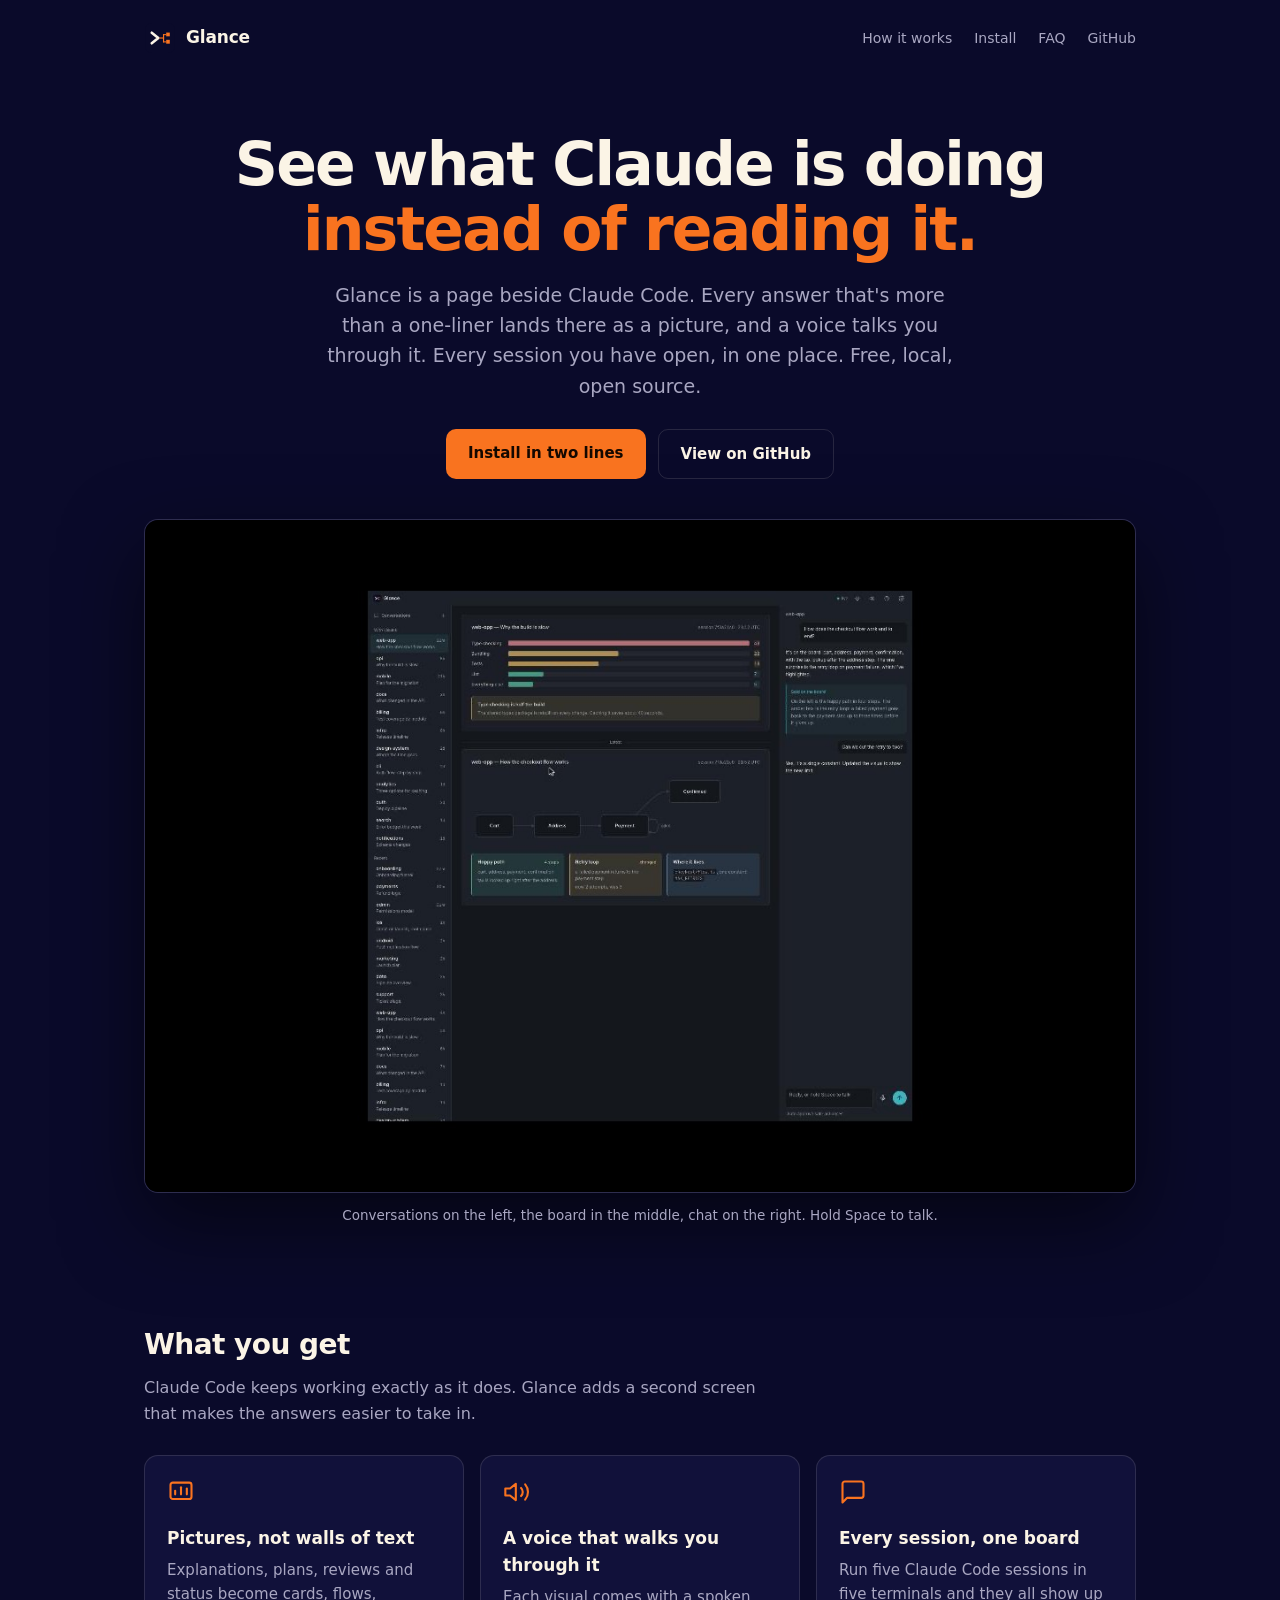
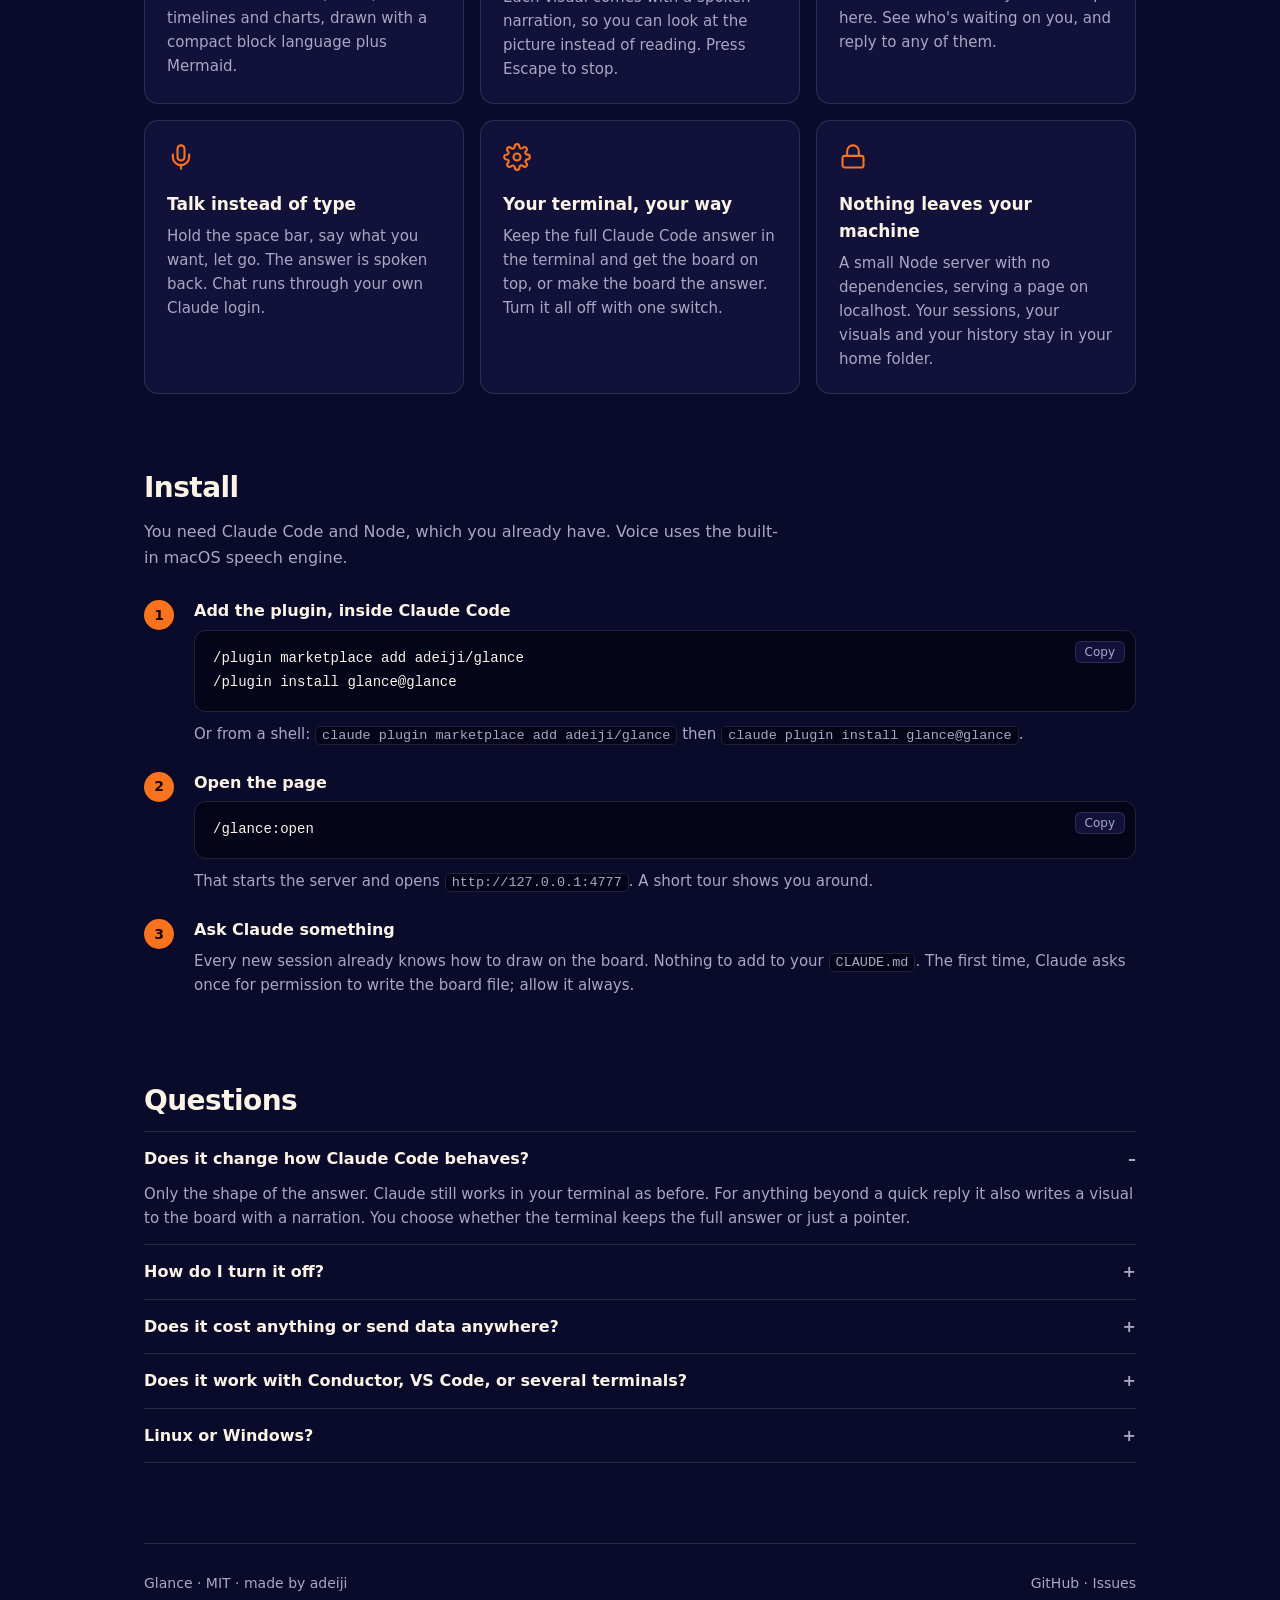
==== docs/index.html @ f9e341a9 "Marketing site under docs/ for GitHub Pages" ====
<!doctype html>
<html lang="en">
<head>
<meta charset="utf-8">
<meta name="viewport" content="width=device-width, initial-scale=1">
<title>Glance</title>
<meta name="description" content="See what Claude is doing instead of reading it. Glance is a free page beside Claude Code that turns every answer into a picture and reads it aloud, across all your sessions.">
<link rel="icon" type="image/svg+xml" href="logo.svg">
<meta property="og:title" content="Glance">
<meta property="og:description" content="See what Claude is doing instead of reading it. A free visual, spoken board beside Claude Code.">
<meta property="og:image" content="https://adeiji.github.io/glance/board.jpg">
<style>
  :root { --bg: #0a0a2a; --bg2: #11113a; --ink: #fbf4e6; --muted: #a9a7c2; --accent: #f9731f; --line: rgba(251,244,230,.12); --mono: ui-monospace, "JetBrains Mono", Menlo, monospace; }
  * { box-sizing: border-box; }
  html { scroll-behavior: smooth; }
  body { margin: 0; background: var(--bg); color: var(--ink); font: 16px/1.6 Inter, system-ui, -apple-system, "Segoe UI", sans-serif; -webkit-font-smoothing: antialiased; }
  a { color: inherit; }
  .wrap { max-width: 1040px; margin: 0 auto; padding: 0 24px; }
  header { display: flex; align-items: center; gap: 10px; padding: 22px 0; }
  header img { width: 32px; height: 32px; }
  header b { font-size: 17px; letter-spacing: -.01em; }
  header nav { margin-left: auto; display: flex; gap: 22px; font-size: 14px; color: var(--muted); }
  header nav a { text-decoration: none; }
  header nav a:hover { color: var(--ink); }
  .hero { padding: 56px 0 24px; text-align: center; }
  .hero h1 { font-size: clamp(34px, 6vw, 60px); line-height: 1.08; letter-spacing: -.03em; margin: 0 0 18px; }
  .hero h1 em { font-style: normal; color: var(--accent); }
  .hero p { max-width: 640px; margin: 0 auto 28px; font-size: 19px; color: var(--muted); }
  .cta { display: inline-flex; gap: 12px; flex-wrap: wrap; justify-content: center; }
  .btn { display: inline-block; padding: 12px 22px; border-radius: 10px; font-weight: 600; text-decoration: none; font-size: 15px; }
  .btn.primary { background: var(--accent); color: #140800; }
  .btn.ghost { border: 1px solid var(--line); color: var(--ink); }
  .btn:hover { filter: brightness(1.08); }
  .shot { margin: 40px auto 0; border-radius: 14px; overflow: hidden; border: 1px solid var(--line); box-shadow: 0 30px 80px rgba(0,0,0,.55); background: var(--bg2); }
  .shot img { display: block; width: 100%; height: auto; }
  .caption { text-align: center; color: var(--muted); font-size: 13.5px; margin-top: 12px; }
  section { padding: 72px 0 0; }
  h2 { font-size: 28px; letter-spacing: -.02em; margin: 0 0 8px; }
  .lead { color: var(--muted); margin: 0 0 28px; max-width: 640px; }
  .grid { display: grid; grid-template-columns: repeat(auto-fit, minmax(260px, 1fr)); gap: 16px; }
  .card { background: var(--bg2); border: 1px solid var(--line); border-radius: 14px; padding: 22px; }
  .card svg { width: 28px; height: 28px; color: var(--accent); fill: none; stroke: currentColor; stroke-width: 1.8; stroke-linecap: round; stroke-linejoin: round; margin-bottom: 12px; }
  .card h3 { margin: 0 0 6px; font-size: 17px; }
  .card p { margin: 0; color: var(--muted); font-size: 15px; }
  pre { margin: 0; background: #05051a; border: 1px solid var(--line); border-radius: 12px; padding: 16px 18px; font: 14px/1.7 var(--mono); overflow-x: auto; position: relative; }
  pre .c { color: #6f6d8c; }
  .copy { position: absolute; top: 10px; right: 10px; border: 1px solid var(--line); background: var(--bg2); color: var(--muted); border-radius: 6px; padding: 3px 9px; font: 12px Inter, system-ui, sans-serif; cursor: pointer; }
  .copy:hover { color: var(--ink); }
  .steps { display: grid; gap: 14px; }
  .step { display: grid; grid-template-columns: 36px 1fr; gap: 14px; align-items: start; }
  .step i { width: 30px; height: 30px; border-radius: 50%; background: var(--accent); color: #140800; display: inline-flex; align-items: center; justify-content: center; font-weight: 700; font-style: normal; font-size: 14px; margin-top: 2px; }
  .step h3 { margin: 0 0 6px; font-size: 16px; }
  .step p { margin: 0 0 10px; color: var(--muted); font-size: 15px; }
  .faq details { border-top: 1px solid var(--line); padding: 14px 0; }
  .faq details:last-child { border-bottom: 1px solid var(--line); }
  .faq summary { cursor: pointer; font-weight: 600; list-style: none; display: flex; justify-content: space-between; }
  .faq summary::after { content: "+"; color: var(--muted); }
  .faq details[open] summary::after { content: "–"; }
  .faq p { margin: 10px 0 0; color: var(--muted); font-size: 15px; }
  code { font: 13.5px var(--mono); background: #05051a; border: 1px solid var(--line); border-radius: 5px; padding: 1px 6px; }
  footer { margin-top: 80px; padding: 28px 0 40px; border-top: 1px solid var(--line); color: var(--muted); font-size: 14px; display: flex; gap: 16px; flex-wrap: wrap; justify-content: space-between; }
  footer a { text-decoration: none; }
  footer a:hover { color: var(--ink); }
</style>
</head>
<body>
<div class="wrap">
  <header>
    <img src="logo.svg" alt=""><b>Glance</b>
    <nav><a href="#how">How it works</a><a href="#install">Install</a><a href="#faq">FAQ</a><a href="https://github.com/adeiji/glance">GitHub</a></nav>
  </header>

  <div class="hero">
    <h1>See what Claude is doing<br><em>instead of reading it.</em></h1>
    <p>Glance is a page beside Claude Code. Every answer that's more than a one-liner lands there as a picture, and a voice talks you through it. Every session you have open, in one place. Free, local, open source.</p>
    <div class="cta">
      <a class="btn primary" href="#install">Install in two lines</a>
      <a class="btn ghost" href="https://github.com/adeiji/glance">View on GitHub</a>
    </div>
    <div class="shot"><img src="board.jpg" alt="The Glance page: conversations on the left, visuals in the middle, chat on the right" width="1120" height="760"></div>
    <div class="caption">Conversations on the left, the board in the middle, chat on the right. Hold Space to talk.</div>
  </div>

  <section id="how">
    <h2>What you get</h2>
    <p class="lead">Claude Code keeps working exactly as it does. Glance adds a second screen that makes the answers easier to take in.</p>
    <div class="grid">
      <div class="card"><svg viewBox="0 0 24 24"><rect x="3" y="4" width="18" height="14" rx="2"/><path d="M7 14v-3"/><path d="M12 14V8"/><path d="M17 14v-5"/></svg><h3>Pictures, not walls of text</h3><p>Explanations, plans, reviews and status become cards, flows, timelines and charts, drawn with a compact block language plus Mermaid.</p></div>
      <div class="card"><svg viewBox="0 0 24 24"><path d="M11 5 6 9H2v6h4l5 4V5Z"/><path d="M15.5 8.5a5 5 0 0 1 0 7"/><path d="M19 5.5a10 10 0 0 1 0 13"/></svg><h3>A voice that walks you through it</h3><p>Each visual comes with a spoken narration, so you can look at the picture instead of reading. Press Escape to stop.</p></div>
      <div class="card"><svg viewBox="0 0 24 24"><path d="M21 15a2 2 0 0 1-2 2H7l-4 4V5a2 2 0 0 1 2-2h14a2 2 0 0 1 2 2z"/></svg><h3>Every session, one board</h3><p>Run five Claude Code sessions in five terminals and they all show up here. See who's waiting on you, and reply to any of them.</p></div>
      <div class="card"><svg viewBox="0 0 24 24"><path d="M12 2a3 3 0 0 0-3 3v7a3 3 0 0 0 6 0V5a3 3 0 0 0-3-3Z"/><path d="M19 10v2a7 7 0 0 1-14 0v-2"/><path d="M12 19v3"/></svg><h3>Talk instead of type</h3><p>Hold the space bar, say what you want, let go. The answer is spoken back. Chat runs through your own Claude login.</p></div>
      <div class="card"><svg viewBox="0 0 24 24"><circle cx="12" cy="12" r="3"/><path d="M19.4 15a1.7 1.7 0 0 0 .3 1.8l.1.1a2 2 0 1 1-2.8 2.8l-.1-.1a1.7 1.7 0 0 0-1.8-.3 1.7 1.7 0 0 0-1 1.5V21a2 2 0 1 1-4 0v-.1a1.7 1.7 0 0 0-1.1-1.5 1.7 1.7 0 0 0-1.8.3l-.1.1a2 2 0 1 1-2.8-2.8l.1-.1a1.7 1.7 0 0 0 .3-1.8 1.7 1.7 0 0 0-1.5-1H3a2 2 0 1 1 0-4h.1a1.7 1.7 0 0 0 1.5-1.1 1.7 1.7 0 0 0-.3-1.8l-.1-.1a2 2 0 1 1 2.8-2.8l.1.1a1.7 1.7 0 0 0 1.8.3h.1a1.7 1.7 0 0 0 1-1.5V3a2 2 0 1 1 4 0v.1a1.7 1.7 0 0 0 1 1.5 1.7 1.7 0 0 0 1.8-.3l.1-.1a2 2 0 1 1 2.8 2.8l-.1.1a1.7 1.7 0 0 0-.3 1.8v.1a1.7 1.7 0 0 0 1.5 1H21a2 2 0 1 1 0 4h-.1a1.7 1.7 0 0 0-1.5 1z"/></svg><h3>Your terminal, your way</h3><p>Keep the full Claude Code answer in the terminal and get the board on top, or make the board the answer. Turn it all off with one switch.</p></div>
      <div class="card"><svg viewBox="0 0 24 24"><rect x="3" y="11" width="18" height="10" rx="2"/><path d="M7 11V7a5 5 0 0 1 10 0v4"/></svg><h3>Nothing leaves your machine</h3><p>A small Node server with no dependencies, serving a page on localhost. Your sessions, your visuals and your history stay in your home folder.</p></div>
    </div>
  </section>

  <section id="install">
    <h2>Install</h2>
    <p class="lead">You need Claude Code and Node, which you already have. Voice uses the built-in macOS speech engine.</p>
    <div class="steps">
      <div class="step"><i>1</i><div><h3>Add the plugin, inside Claude Code</h3><pre><button class="copy" data-copy="/plugin marketplace add adeiji/glance
/plugin install glance@glance">Copy</button>/plugin marketplace add adeiji/glance
/plugin install glance@glance</pre><p style="margin-top:10px">Or from a shell: <code>claude plugin marketplace add adeiji/glance</code> then <code>claude plugin install glance@glance</code>.</p></div></div>
      <div class="step"><i>2</i><div><h3>Open the page</h3><pre><button class="copy" data-copy="/glance:open">Copy</button>/glance:open</pre><p style="margin-top:10px">That starts the server and opens <code>http://127.0.0.1:4777</code>. A short tour shows you around.</p></div></div>
      <div class="step"><i>3</i><div><h3>Ask Claude something</h3><p>Every new session already knows how to draw on the board. Nothing to add to your <code>CLAUDE.md</code>. The first time, Claude asks once for permission to write the board file; allow it always.</p></div></div>
    </div>
  </section>

  <section id="faq" class="faq">
    <h2>Questions</h2>
    <details open><summary>Does it change how Claude Code behaves?</summary><p>Only the shape of the answer. Claude still works in your terminal as before. For anything beyond a quick reply it also writes a visual to the board with a narration. You choose whether the terminal keeps the full answer or just a pointer.</p></details>
    <details><summary>How do I turn it off?</summary><p>Run <code>/glance:off</code> in any session, or flip the switch at the top of settings. New sessions are then plain Claude Code until you run <code>/glance:on</code>. To remove it: <code>/plugin uninstall glance@glance</code>.</p></details>
    <details><summary>Does it cost anything or send data anywhere?</summary><p>No. It's free and MIT licensed. The server runs on your machine and talks only to the Claude Code command you already use. The visual block language was designed to be cheap in tokens, about a sixth of a hand-drawn diagram.</p></details>
    <details><summary>Does it work with Conductor, VS Code, or several terminals?</summary><p>Yes. Glance doesn't care where a session was started. Anything running Claude Code with the plugin enabled appears on the board.</p></details>
    <details><summary>Linux or Windows?</summary><p>The board, chat and push-to-talk work anywhere Chrome runs. Spoken narration uses the macOS speech engine, so on other systems the board is silent for now.</p></details>
  </section>

  <footer>
    <span>Glance · MIT · made by <a href="https://github.com/adeiji">adeiji</a></span>
    <span><a href="https://github.com/adeiji/glance">GitHub</a> · <a href="https://github.com/adeiji/glance/issues">Issues</a></span>
  </footer>
</div>
<script>
  for (const b of document.querySelectorAll('.copy')) b.onclick = async () => { try { await navigator.clipboard.writeText(b.dataset.copy); b.textContent = 'Copied'; setTimeout(() => b.textContent = 'Copy', 1500); } catch {} };
</script>
</body>
</html>
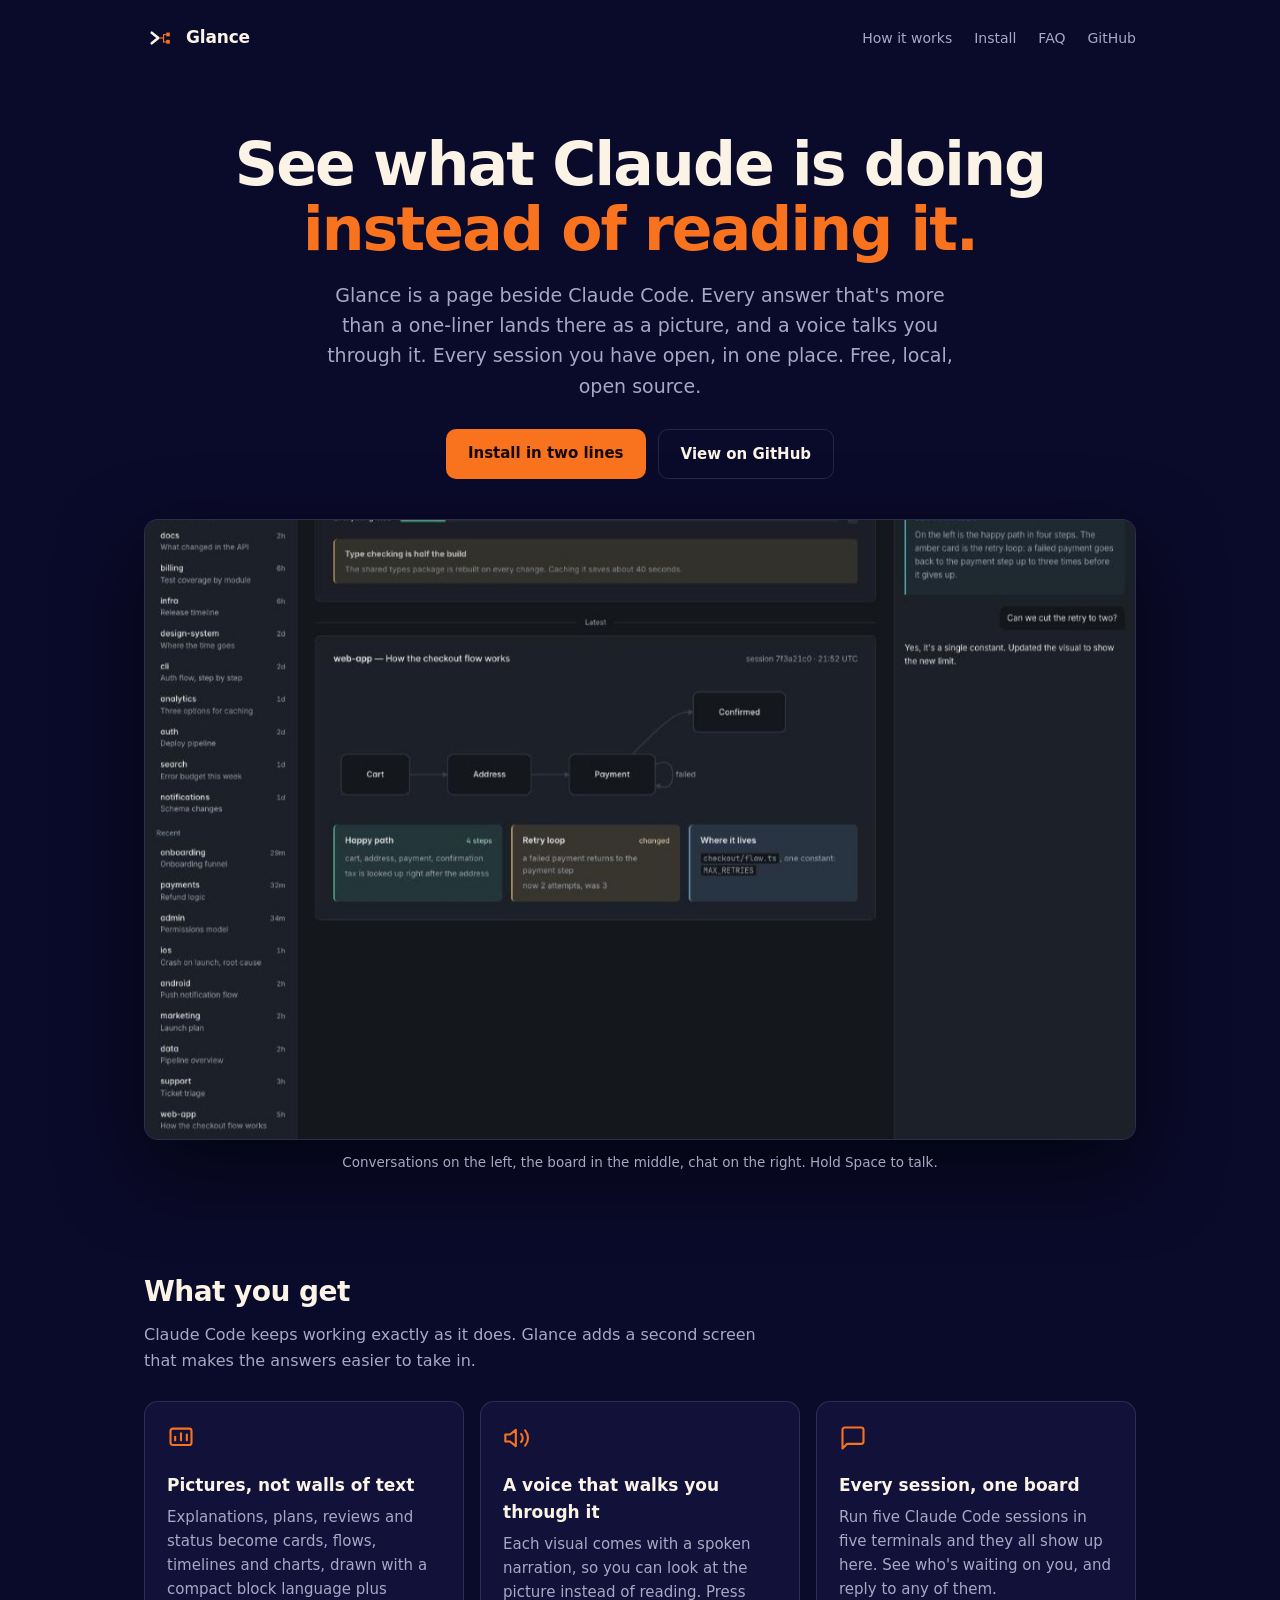
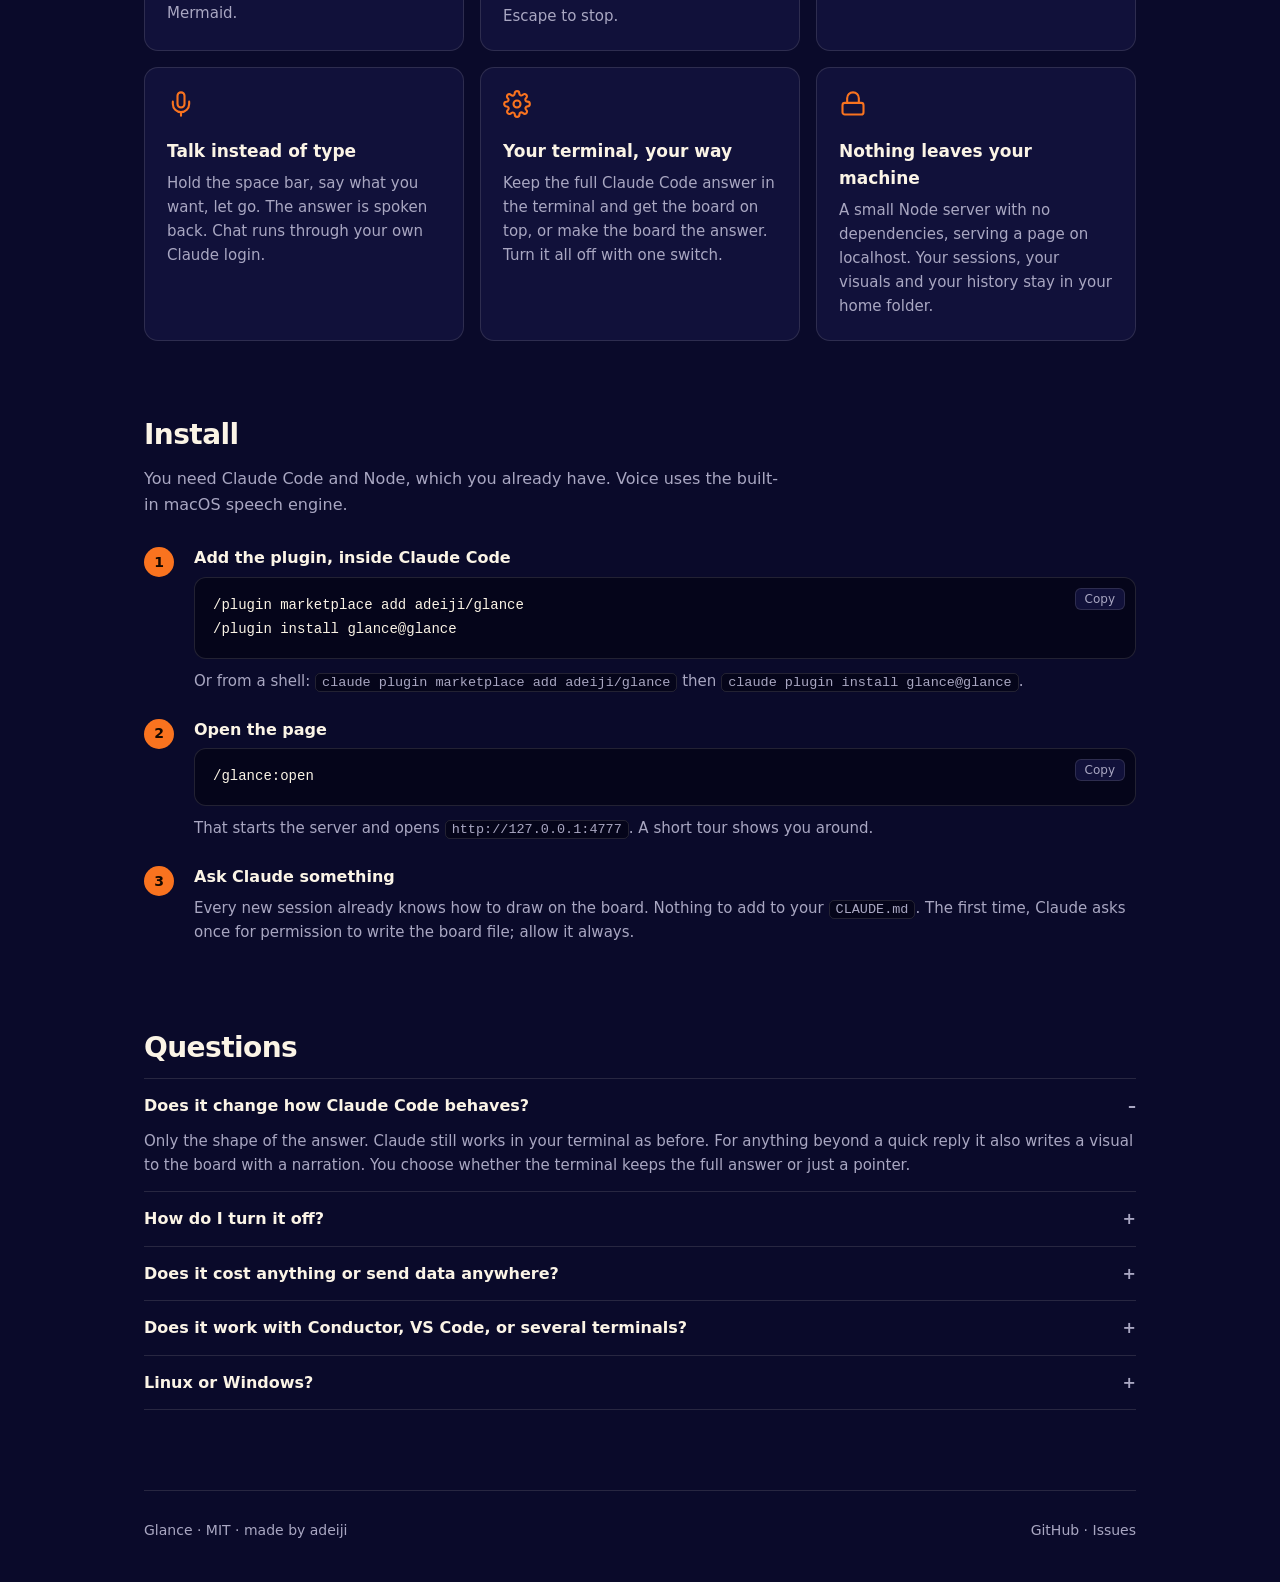
==== commit 51df6b93: "Full-resolution hero screenshot" ====
--- a/docs/index.html
+++ b/docs/index.html
@@ -77,7 +77,7 @@
       <a class="btn primary" href="#install">Install in two lines</a>
       <a class="btn ghost" href="https://github.com/adeiji/glance">View on GitHub</a>
     </div>
-    <div class="shot"><img src="board.jpg" alt="The Glance page: conversations on the left, visuals in the middle, chat on the right" width="1120" height="760"></div>
+    <div class="shot"><img src="board.jpg" alt="The Glance page: conversations on the left, visuals in the middle, chat on the right" width="1120" height="700"></div>
     <div class="caption">Conversations on the left, the board in the middle, chat on the right. Hold Space to talk.</div>
   </div>
 
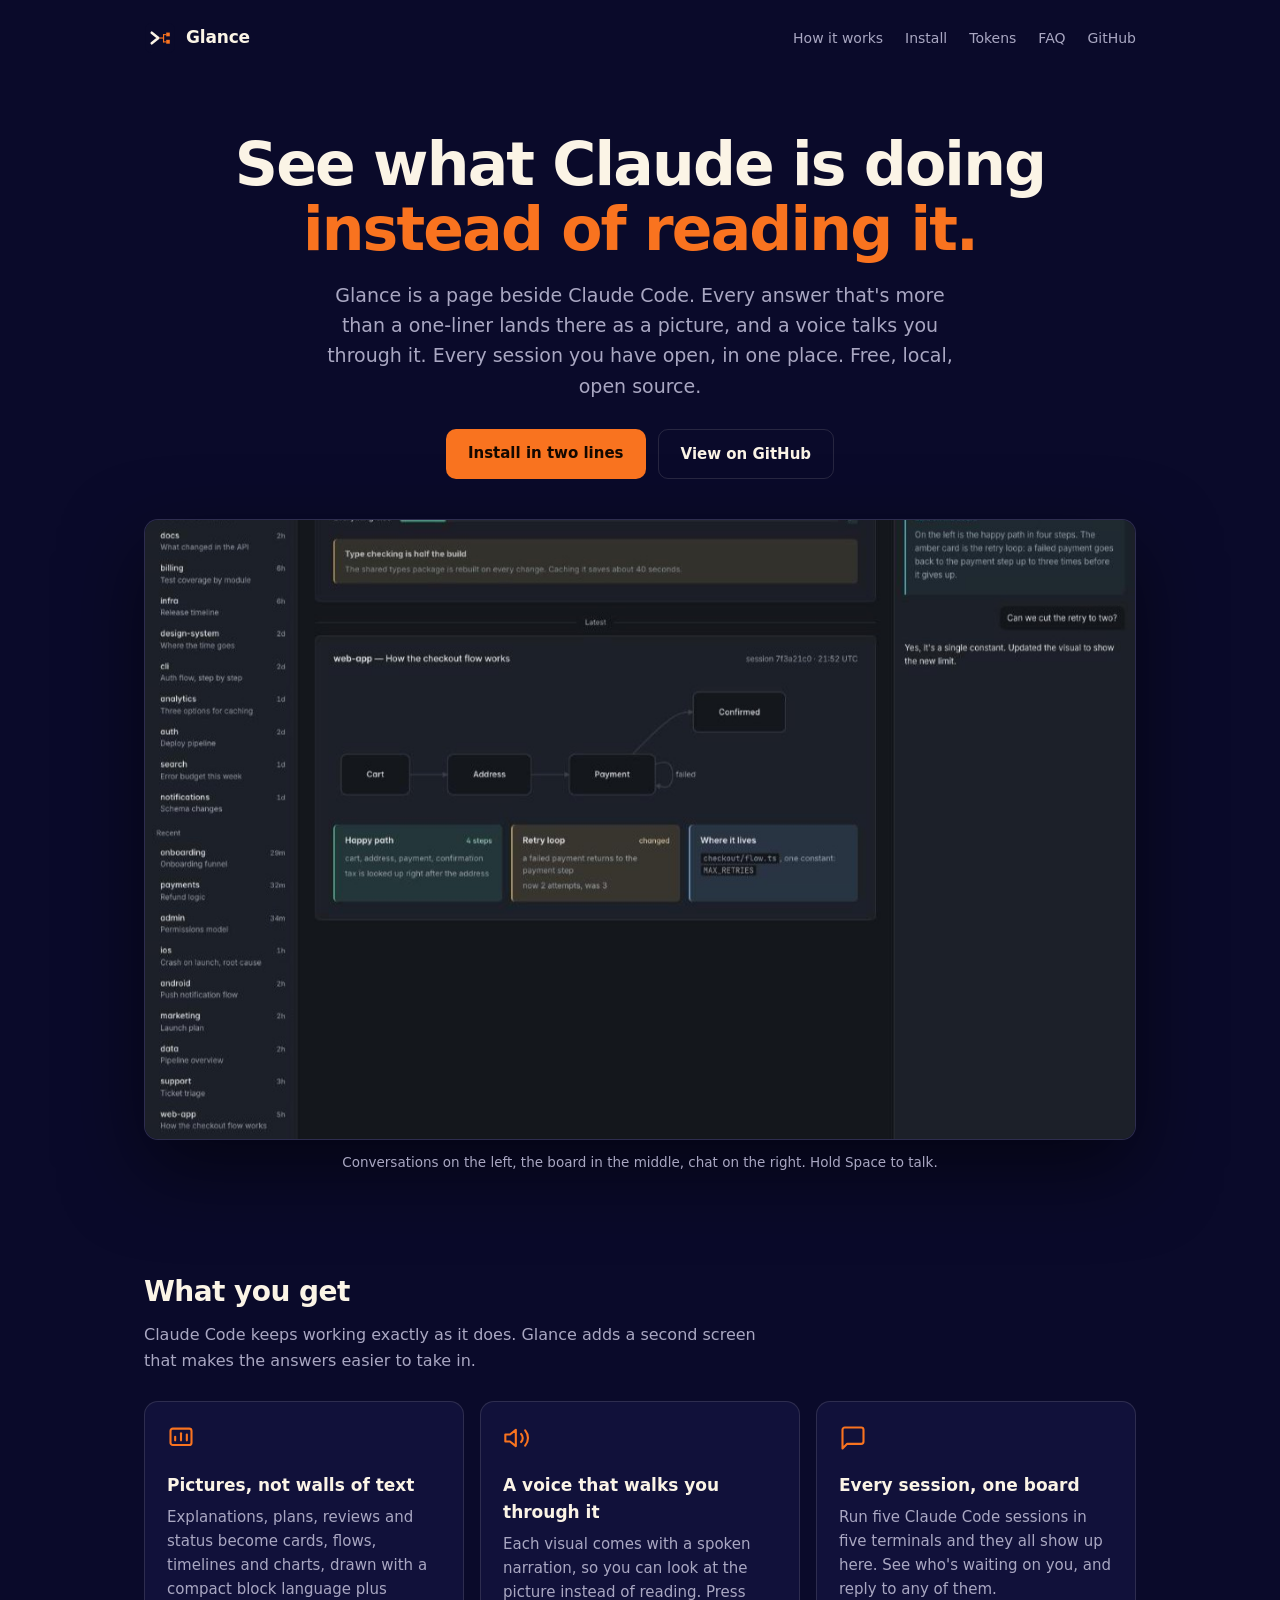
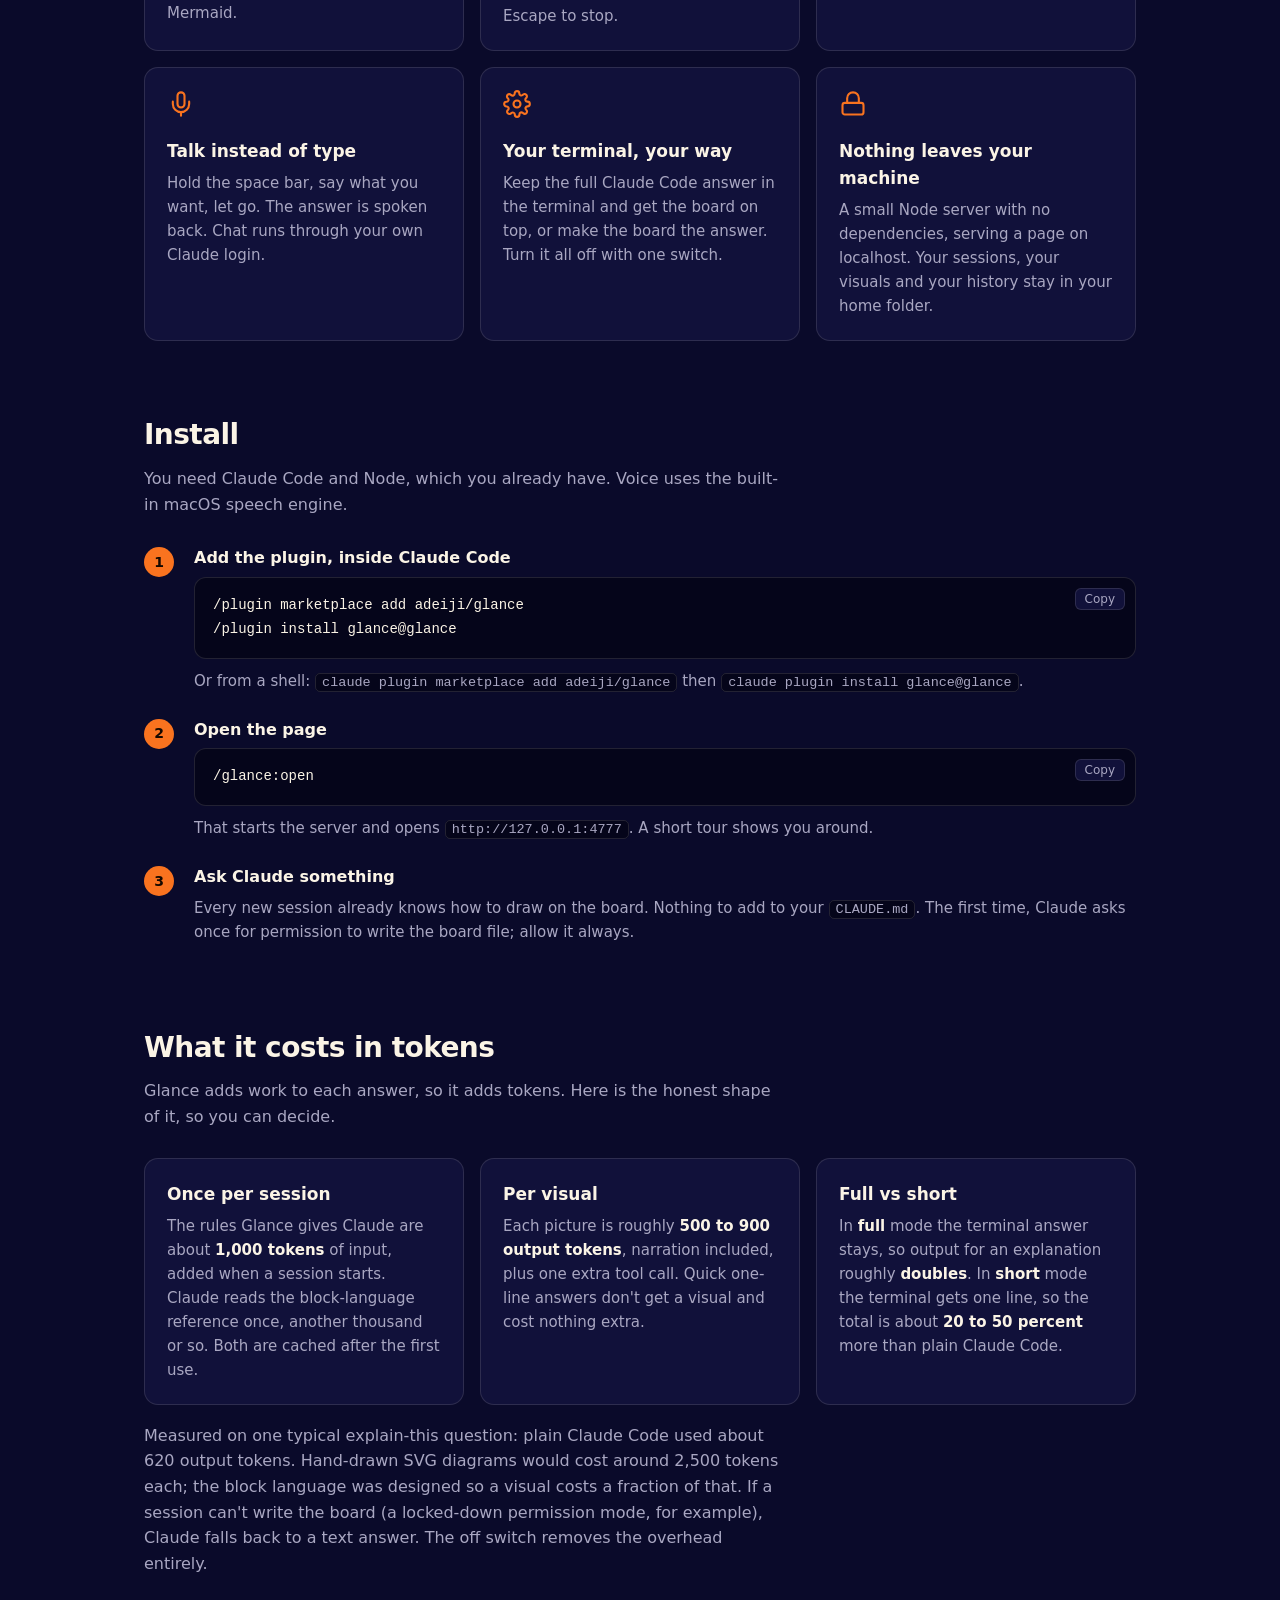
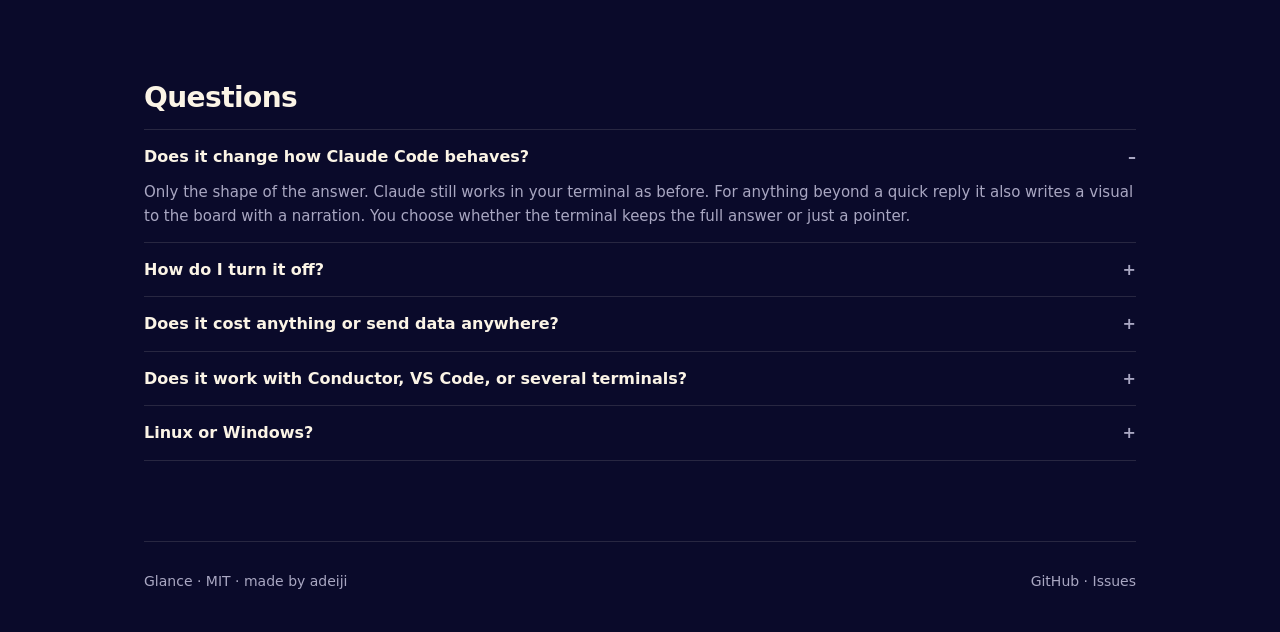
==== commit 098ee06a: "Website: what Glance costs in tokens" ====
--- a/docs/index.html
+++ b/docs/index.html
@@ -41,6 +41,7 @@
   .card { background: var(--bg2); border: 1px solid var(--line); border-radius: 14px; padding: 22px; }
   .card svg { width: 28px; height: 28px; color: var(--accent); fill: none; stroke: currentColor; stroke-width: 1.8; stroke-linecap: round; stroke-linejoin: round; margin-bottom: 12px; }
   .card h3 { margin: 0 0 6px; font-size: 17px; }
+  .card p b { color: var(--ink); }
   .card p { margin: 0; color: var(--muted); font-size: 15px; }
   pre { margin: 0; background: #05051a; border: 1px solid var(--line); border-radius: 12px; padding: 16px 18px; font: 14px/1.7 var(--mono); overflow-x: auto; position: relative; }
   pre .c { color: #6f6d8c; }
@@ -67,7 +68,7 @@
 <div class="wrap">
   <header>
     <img src="logo.svg" alt=""><b>Glance</b>
-    <nav><a href="#how">How it works</a><a href="#install">Install</a><a href="#faq">FAQ</a><a href="https://github.com/adeiji/glance">GitHub</a></nav>
+    <nav><a href="#how">How it works</a><a href="#install">Install</a><a href="#cost">Tokens</a><a href="#faq">FAQ</a><a href="https://github.com/adeiji/glance">GitHub</a></nav>
   </header>
 
   <div class="hero">
@@ -106,6 +107,17 @@
     </div>
   </section>
 
+  <section id="cost">
+    <h2>What it costs in tokens</h2>
+    <p class="lead">Glance adds work to each answer, so it adds tokens. Here is the honest shape of it, so you can decide.</p>
+    <div class="grid">
+      <div class="card"><h3>Once per session</h3><p>The rules Glance gives Claude are about <b>1,000 tokens</b> of input, added when a session starts. Claude reads the block-language reference once, another thousand or so. Both are cached after the first use.</p></div>
+      <div class="card"><h3>Per visual</h3><p>Each picture is roughly <b>500 to 900 output tokens</b>, narration included, plus one extra tool call. Quick one-line answers don't get a visual and cost nothing extra.</p></div>
+      <div class="card"><h3>Full vs short</h3><p>In <b>full</b> mode the terminal answer stays, so output for an explanation roughly <b>doubles</b>. In <b>short</b> mode the terminal gets one line, so the total is about <b>20 to 50 percent</b> more than plain Claude Code.</p></div>
+    </div>
+    <p class="lead" style="margin-top:18px">Measured on one typical explain-this question: plain Claude Code used about 620 output tokens. Hand-drawn SVG diagrams would cost around 2,500 tokens each; the block language was designed so a visual costs a fraction of that. If a session can't write the board (a locked-down permission mode, for example), Claude falls back to a text answer. The off switch removes the overhead entirely.</p>
+  </section>
+
   <section id="faq" class="faq">
     <h2>Questions</h2>
     <details open><summary>Does it change how Claude Code behaves?</summary><p>Only the shape of the answer. Claude still works in your terminal as before. For anything beyond a quick reply it also writes a visual to the board with a narration. You choose whether the terminal keeps the full answer or just a pointer.</p></details>
